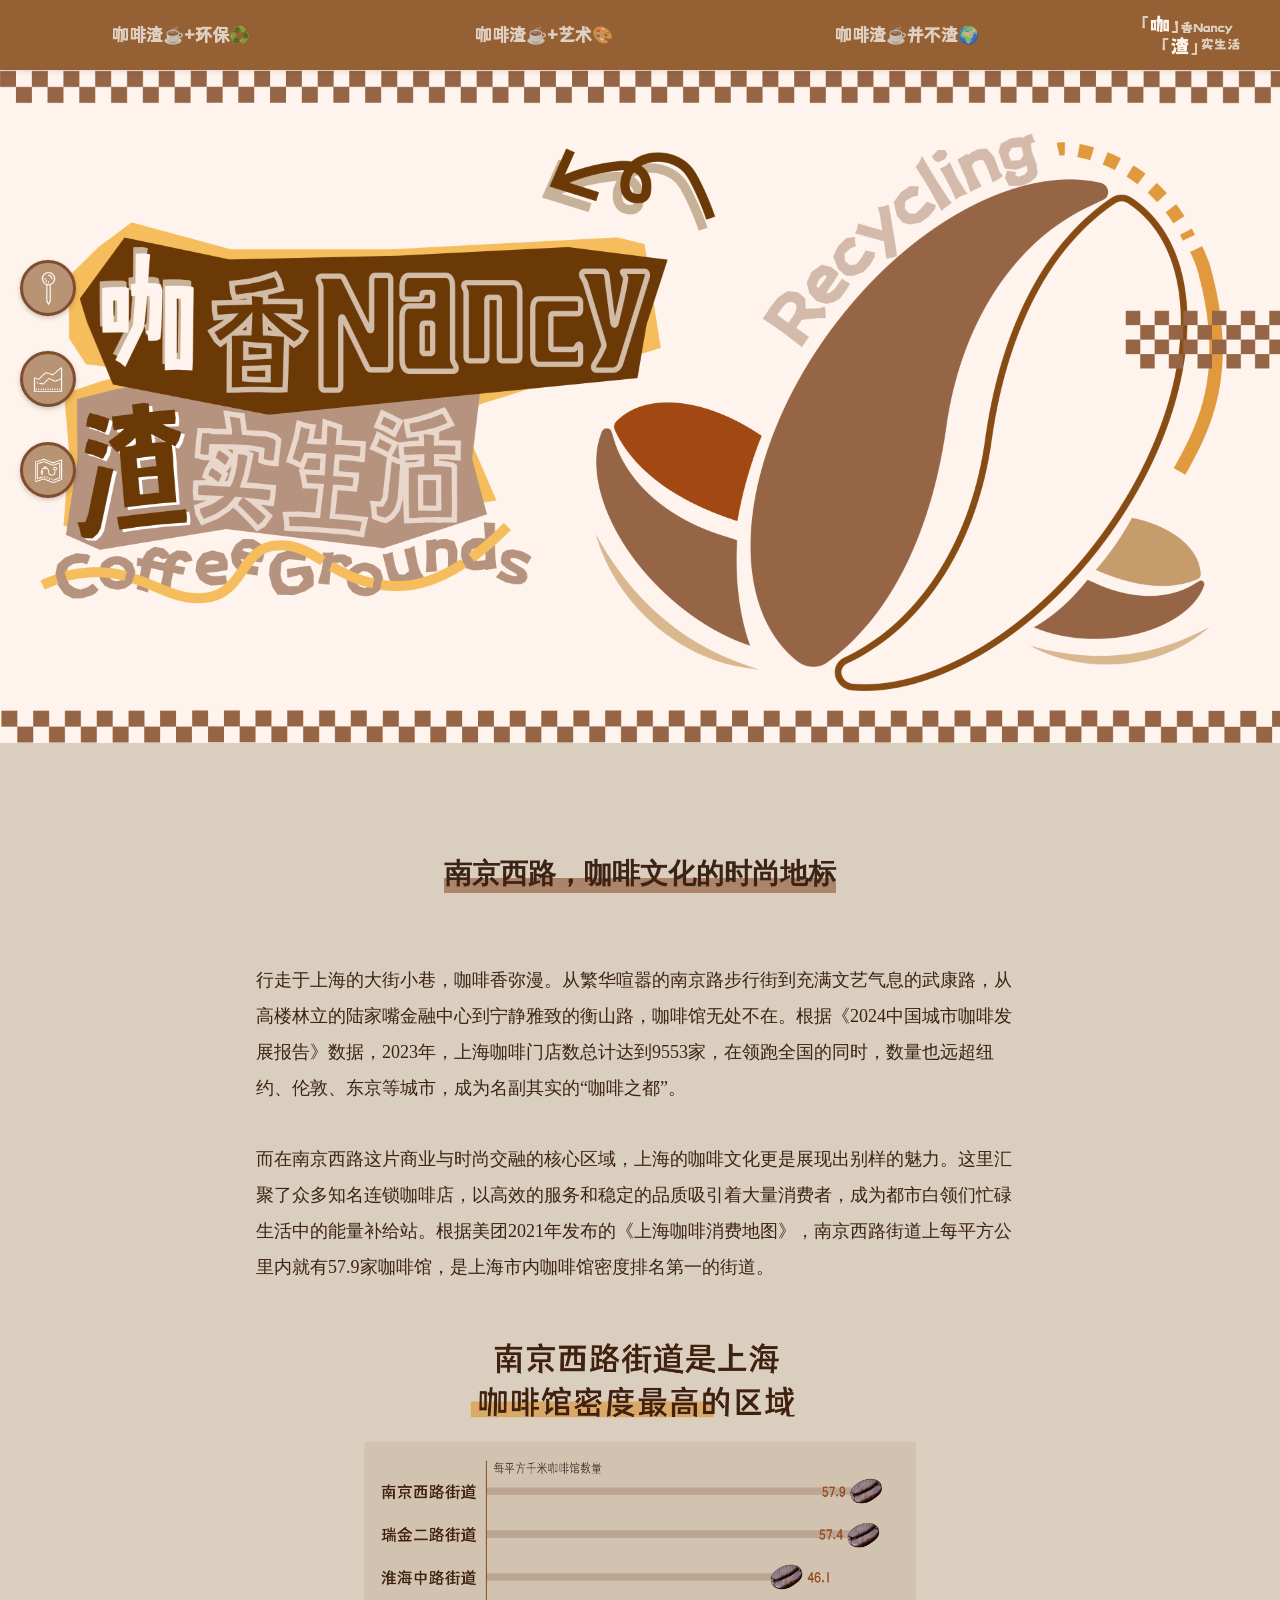
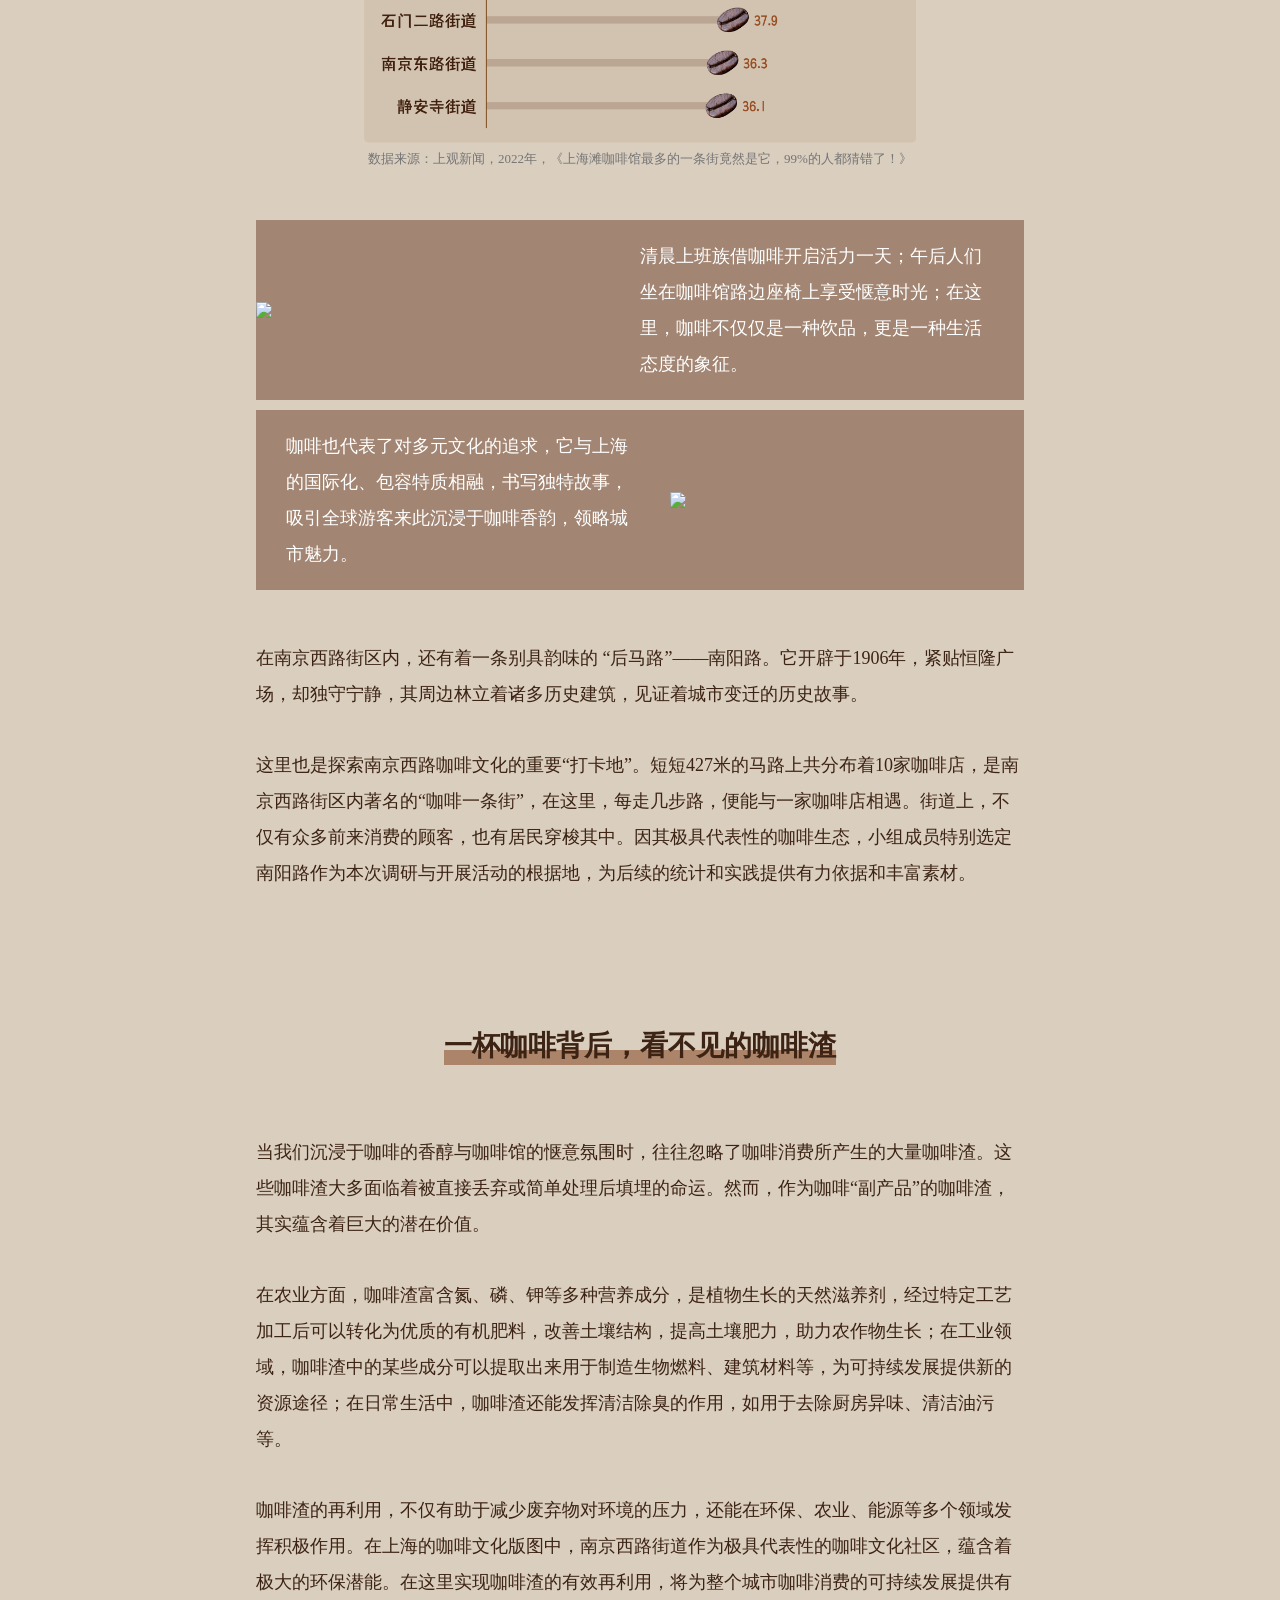
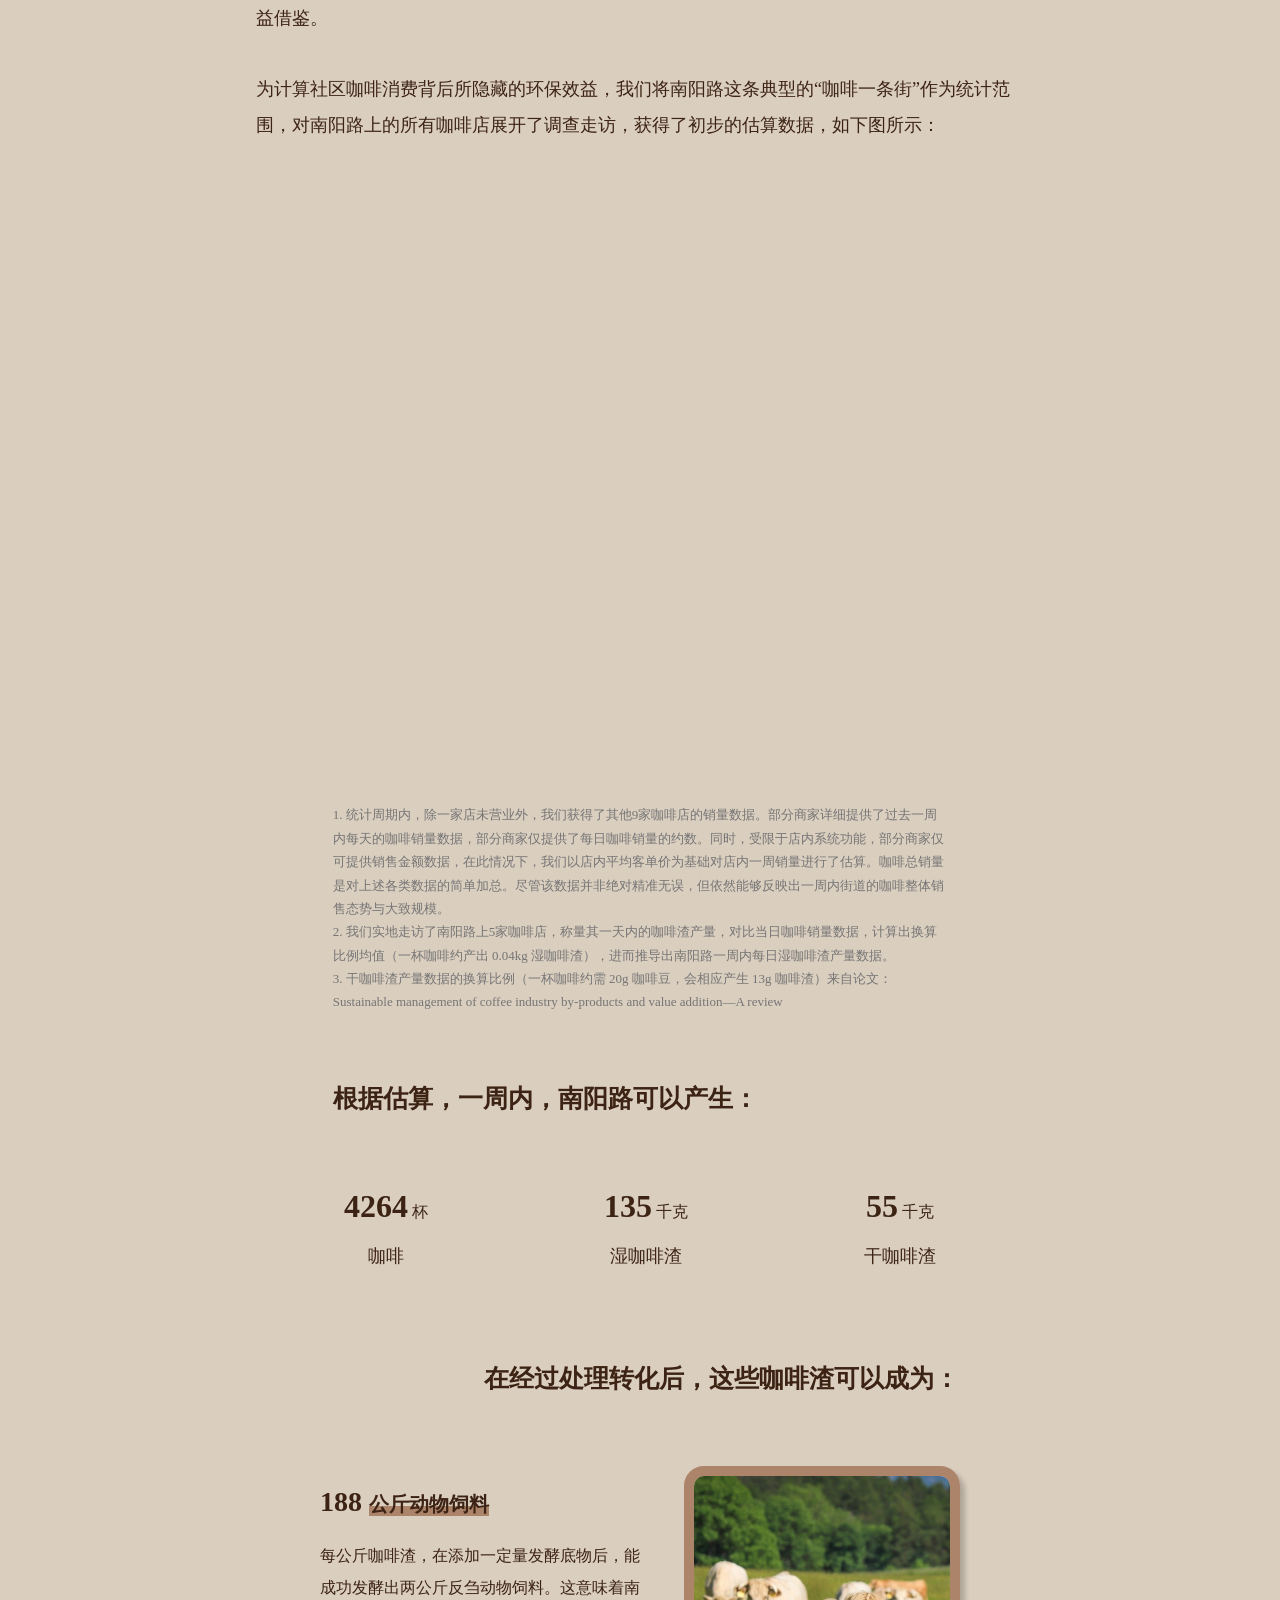
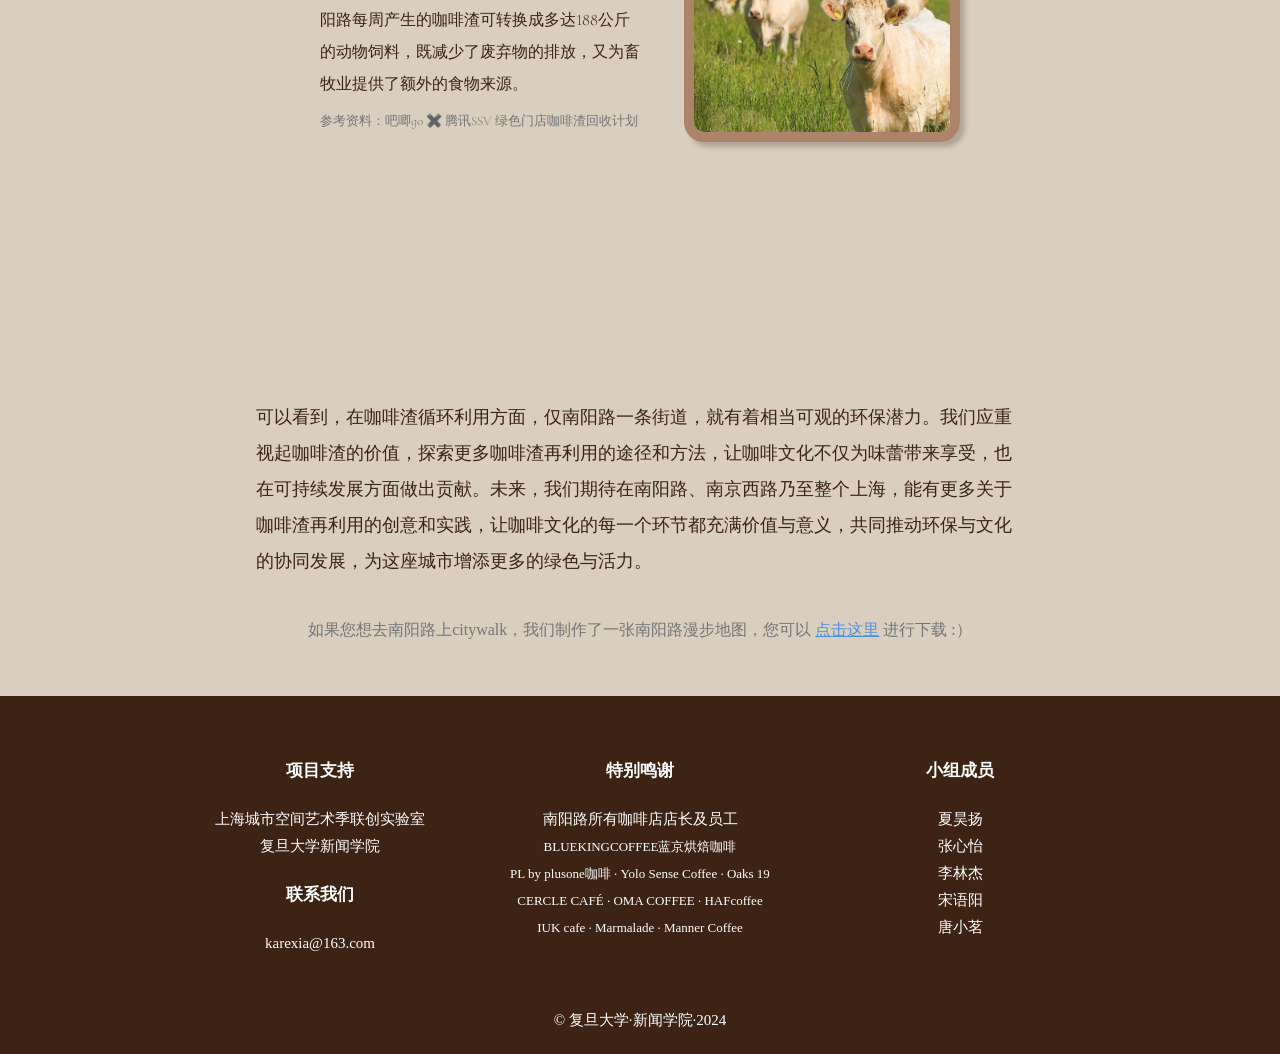
==== index.html @ 428c599c "nancywebsite" ====
<!DOCTYPE html>
<html lang="en">

<head>
    <meta charset="UTF-8">
    <meta http-equiv="X-UA-Compatible" content="IE=edge">
    <meta name="viewport" content="width=device-width, initial-scale=1.0">
    <link rel="shortcut icon" href="./images/icon.png">
    <title>「咖」香Nancy，「渣」实生活</title>
    <link rel=stylesheet href="./css/body.css">
    <link rel="stylesheet" href="https://cdnjs.cloudflare.com/ajax/libs/animate.css/4.1.1/animate.min.css">
    <script src="https://cdnjs.cloudflare.com/ajax/libs/wow/1.1.2/wow.min.js"></script>
    <script src="https://registry.npmmirror.com/echarts/5.5.1/files/dist/echarts.min.js"></script>
    <script src="./js/chart1.js"></script>
    <script src="https://cdn.jsdelivr.net.cn/npm/swiper@11/swiper-bundle.min.js"></script>
    <link rel="stylesheet" href="https://cdn.jsdelivr.net.cn/npm/swiper@11/swiper-bundle.min.css" />

</head>

<body>

    <nav class="navbar">

        <div id="nav-conbox">
            <div class="conli">
                <a href="./index.html" class="nav-link" data-short-text="咖啡渣☕️+环保♻️">
                    <span>南阳路咖啡渣环保效益计算</span>
                </a>
            </div>
            <div class="conli">
                <a href="./draw.html" class="nav-link" data-short-text="咖啡渣☕️+艺术🎨">
                    <span>南阳路咖啡渣沙画创作实践</span>
                </a>
            </div>
            <div class="conli">
                <a href="./usage.html" class="nav-link" data-short-text="咖啡渣☕️并不渣🌍">
                    <span>咖啡渣如何实现再循环利用</span>
                </a>
            </div>
        </div>

        <div id="nav-imgbox">
            <img src="./images/navbar.png" height=50px>
        </div>
    </nav>

    <div id="main-content">
        <!-- cover -->
        <div class="cover">
            <img class="top" src="./images/cover.png" width="100%" height="auto">
        </div>
        <!-- 报道引入页 -->
        <div class="part-index">
            <div id="section1-index">
                <br>
                <br>
                <p class="chaptitle">南京西路，咖啡文化的时尚地标</p>
                <div class="chap">
                    <p>行走于上海的大街小巷，咖啡香弥漫。从繁华喧嚣的南京路步行街到充满文艺气息的武康路，从高楼林立的陆家嘴金融中心到宁静雅致的衡山路，咖啡馆无处不在。根据《2024中国城市咖啡发展报告》数据，2023年，上海咖啡门店数总计达到9553家，在领跑全国的同时，数量也远超纽约、伦敦、东京等城市，成为名副其实的“咖啡之都”。
                    </p>

                    <p>而在南京西路这片商业与时尚交融的核心区域，上海的咖啡文化更是展现出别样的魅力。这里汇聚了众多知名连锁咖啡店，以高效的服务和稳定的品质吸引着大量消费者，成为都市白领们忙碌生活中的能量补给站。根据美团2021年发布的《上海咖啡消费地图》，南京西路街道上每平方公里内就有57.9家咖啡馆，是上海市内咖啡馆密度排名第一的街道。
                    </p>
                </div>

                <img src="./images/datachart1.png" width="80%">
                <p class="exinfos" style="text-align: center;">
                    数据来源：上观新闻，2022年，《上海滩咖啡馆最多的一条街竟然是它，99%的人都猜错了！》
                </p>

                <div id="flexbox" style="margin-top:50px;margin-bottom: 10px;"
                    class="wow animate__animated animate__fadeInUp" data-wow-duration="1.5s" data-wow-delay="0.5s">
                    <div class="imgtextflex">
                        <img src="./images/nancy2.png">
                        <p>清晨上班族借咖啡开启活力一天；午后人们坐在咖啡馆路边座椅上享受惬意时光；在这里，咖啡不仅仅是一种饮品，更是一种生活态度的象征。</p>
                    </div>
                </div>

                <div id="flexbox" style="margin-bottom:50px;margin-top: 10px;"
                    class="wow animate__animated animate__fadeInUp" data-wow-duration="1.5s" data-wow-delay="0.5s">
                    <div class="imgtextflex">
                        <p>咖啡也代表了对多元文化的追求，它与上海的国际化、包容特质相融，书写独特故事，吸引全球游客来此沉浸于咖啡香韵，领略城市魅力。</p>
                        <img src="./images/nancy1.PNG">
                    </div>
                </div>

                <div class="chap">

                    <p>在南京西路街区内，还有着一条别具韵味的 “后马路”——南阳路。它开辟于1906年，紧贴恒隆广场，却独守宁静，其周边林立着诸多历史建筑，见证着城市变迁的历史故事。</p>

                    <p>这里也是探索南京西路咖啡文化的重要“打卡地”。短短427米的马路上共分布着10家咖啡店，是南京西路街区内著名的“咖啡一条街”，在这里，每走几步路，便能与一家咖啡店相遇。街道上，不仅有众多前来消费的顾客，也有居民穿梭其中。因其极具代表性的咖啡生态，小组成员特别选定南阳路作为本次调研与开展活动的根据地，为后续的统计和实践提供有力依据和丰富素材。
                    </p>

                </div>
            </div>


            <div id="section2-index">
                <br>
                <br>
                <p class="chaptitle">一杯咖啡背后，看不见的咖啡渣</p>

                <div class="chap">
                    <p>当我们沉浸于咖啡的香醇与咖啡馆的惬意氛围时，往往忽略了咖啡消费所产生的大量咖啡渣。这些咖啡渣大多面临着被直接丢弃或简单处理后填埋的命运。然而，作为咖啡“副产品”的咖啡渣，其实蕴含着巨大的潜在价值。

                    <p>在农业方面，咖啡渣富含氮、磷、钾等多种营养成分，是植物生长的天然滋养剂，经过特定工艺加工后可以转化为优质的有机肥料，改善土壤结构，提高土壤肥力，助力农作物生长；在工业领域，咖啡渣中的某些成分可以提取出来用于制造生物燃料、建筑材料等，为可持续发展提供新的资源途径；在日常生活中，咖啡渣还能发挥清洁除臭的作用，如用于去除厨房异味、清洁油污等。
                    </p>

                    <p>咖啡渣的再利用，不仅有助于减少废弃物对环境的压力，还能在环保、农业、能源等多个领域发挥积极作用。在上海的咖啡文化版图中，南京西路街道作为极具代表性的咖啡文化社区，蕴含着极大的环保潜能。在这里实现咖啡渣的有效再利用，将为整个城市咖啡消费的可持续发展提供有益借鉴。
                    </p>

                    <p>为计算社区咖啡消费背后所隐藏的环保效益，我们将南阳路这条典型的“咖啡一条街”作为统计范围，对南阳路上的所有咖啡店展开了调查走访，获得了初步的估算数据，如下图所示：</p>

                </div>



                <div id="chart">

                </div>

                <p class="exinfos">
                    1.
                    统计周期内，除一家店未营业外，我们获得了其他9家咖啡店的销量数据。部分商家详细提供了过去一周内每天的咖啡销量数据，部分商家仅提供了每日咖啡销量的约数。同时，受限于店内系统功能，部分商家仅可提供销售金额数据，在此情况下，我们以店内平均客单价为基础对店内一周销量进行了估算。咖啡总销量是对上述各类数据的简单加总。尽管该数据并非绝对精准无误，但依然能够反映出一周内街道的咖啡整体销售态势与大致规模。<br>
                    2. 我们实地走访了南阳路上5家咖啡店，称量其一天内的咖啡渣产量，对比当日咖啡销量数据，计算出换算比例均值（一杯咖啡约产出 0.04kg
                    湿咖啡渣），进而推导出南阳路一周内每日湿咖啡渣产量数据。<br>
                    3. 干咖啡渣产量数据的换算比例（一杯咖啡约需 20g 咖啡豆，会相应产生 13g 咖啡渣）来自论文：Sustainable management of coffee industry
                    by-products and value addition—A review
                </p>

                <p class="my-element2 wow animate__animated animate__fadeIn" data-wow-duration="1.5s"
                    data-wow-delay="0.5s">根据估算，一周内，南阳路可以产生：</p>
                <div id="grownum">
                    <div class="my-element3 wow animate__animated animate__fadeInUp" data-wow-duration="1.5s"
                        data-wow-delay="0.5s">
                        <span class="number" data-target="7204">0</span>
                        <span>杯</span>
                        <p>咖啡</p>
                    </div>
                    <div class="my-element3 wow animate__animated animate__fadeInUp" data-wow-duration="1.5s"
                        data-wow-delay="0.7s">
                        <span class="number" data-target="229">0</span>
                        <span>千克</span>
                        <p>湿咖啡渣</p>
                    </div>
                    <div class="my-element3 wow animate__animated animate__fadeInUp" data-wow-duration="1.5s"
                        data-wow-delay="0.9s">
                        <span class="number" data-target="94">0</span>
                        <span>千克</span>
                        <p>干咖啡渣</p>
                    </div>
                </div>

                <p class="my-element4 wow animate__animated animate__fadeIn" data-wow-duration="1.5s"
                    data-wow-delay="1.5s">在经过处理转化后，这些咖啡渣可以成为：</p>
            </div>

            <div class="swiper wow animate__animated animate__fadeIn" data-wow-duration="1.5s" data-wow-delay="2s"">
                <div class=" swiper-wrapper">
                <div class="swiper-slide">
                    <div class="swiper-content">
                        <div class="swiper-text">
                            <p class="swipertitle"><span style="font-size:28px;">188 </span>公斤动物饲料</p>
                            <p>每公斤咖啡渣，在添加一定量发酵底物后，能成功发酵出两公斤反刍动物饲料。这意味着南阳路每周产生的咖啡渣可转换成多达188公斤的动物饲料，既减少了废弃物的排放，又为畜牧业提供了额外的食物来源。
                            </p>
                            <p style="font-size: 13px; color:#757575; line-height: 1.8;">参考资料：吧唧go ✖️ 腾讯SSV
                                绿色门店咖啡渣回收计划</p>
                        </div>
                        <div class="swiper-img">
                            <img src="./images/cow.jpg" width="80%">
                        </div>
                    </div>
                </div>
                <div class="swiper-slide">
                    <div class="swiper-content">
                        <div class="swiper-text">
                            <p class="swipertitle"><span style="font-size:28px">18.8 </span>升生物柴油</p>
                            <p>英国一项研究表明，通过“酯基转移”过程，将咖啡渣浸泡在有机溶剂中，便可提取出生物柴油，每10公斤咖啡渣可生产约2升的生物燃料。据此估算，南阳路每周产生的咖啡渣可生产约18.8升生物柴油。未来，咖啡生物柴油将有很大的潜力成为一种可持续发展的燃料来源，助力城市的绿色发展。
                            </p>
                            <p style="font-size: 13px; color:#757575; line-height: 1.8;">
                                参考资料：华凌.咖啡渣可用于制造生物柴油[N].科技日报,2014-06-19(001).</p>
                        </div>
                        <div class="swiper-img">
                            <img src="./images/bus.jpg" width="80%">
                        </div>
                    </div>
                </div>
                <div class="swiper-slide">
                    <div class="swiper-content">
                        <div class="swiper-text">
                            <p class="swipertitle"><span style="font-size:28px">37.6 </span>公斤活性炭</p>
                            <p>研究表明，经过炭化和化学活化处理，1公斤咖啡渣大约可以生产0.4公斤的活性炭。根据这个估算，南阳路每周产生的94公斤咖啡渣可以转化为约37.6公斤的活性炭。这种活性炭具有良好的吸附性能，可用于水质净化、空气过滤和土壤修复等领域，是环保产业中重要的低成本原材料来源。
                            </p>
                            <p style="font-size: 13px; color:#757575; line-height: 1.8;">参考资料：Thithai, V., Jin,
                                X., Ajaz Ahmed, M., & Choi, J. -W. (2021). Physicochemical Properties of
                                Activated Carbons Produced from Coffee Waste and Empty Fruit Bunch by Chemical
                                Activation Method. Energies, 14(11), 3002. </p>
                        </div>
                        <div class="swiper-img">
                            <img src="./images/huoxingtan.jpg" width="80%">
                        </div>
                    </div>
                </div>
            </div>
        </div>

        <div class="sectionadd chap">
            <p>可以看到，在咖啡渣循环利用方面，仅南阳路一条街道，就有着相当可观的环保潜力。我们应重视起咖啡渣的价值，探索更多咖啡渣再利用的途径和方法，让咖啡文化不仅为味蕾带来享受，也在可持续发展方面做出贡献。未来，我们期待在南阳路、南京西路乃至整个上海，能有更多关于咖啡渣再利用的创意和实践，让咖啡文化的每一个环节都充满价值与意义，共同推动环保与文化的协同发展，为这座城市增添更多的绿色与活力。
            </p>
        </div>



        <div id="section3-index">
            <p>如果您想去南阳路上citywalk，我们制作了一张南阳路漫步地图，您可以
                <a href="./images/map.png" download="南阳路漫步地图.png" style="color: #4a90e2; text-decoration: underline; cursor: pointer;">点击这里</a>
                进行下载 :）
            </p>
        </div>

    </div>
    <footer class="my-element1 wow animate__animated animate__fadeInLeft" data-wow-duration="1.5s"
        data-wow-delay="0.5s">
        <div class="footer-infos">
            <div class="footer-info" id="footer-info1">
                <h4>项目支持</h4>
                <p>上海城市空间艺术季联创实验室<br>复旦大学新闻学院</p>
                <h4>联系我们</h4>
                <p>karexia@163.com</p>
            </div>
            <div class="footer-info" id="footer-info2">
                <h4>特别鸣谢</h4>
                <p>南阳路所有咖啡店店长及员工<br>
                    <span id="coffeeshop">BLUEKINGCOFFEE蓝京烘焙咖啡<br>
                        PL by plusone咖啡 · Yolo Sense Coffee · Oaks 19<br>
                        CERCLE CAFÉ · OMA COFFEE · HAFcoffee<br>
                        IUK cafe · Marmalade · Manner Coffee</span>
                </p>
            </div>
            <div class="footer-info" id="footer-info3">
                <h4>小组成员</h4>
                <p id="stuname1">夏昊扬<br>张心怡<br>李林杰<br>宋语阳<br>唐小茗</p>
                <p id="stuname2">夏昊扬&nbsp&nbsp&nbsp&nbsp&nbsp张心怡&nbsp&nbsp&nbsp&nbsp&nbsp李林杰
                    <br>宋语阳&nbsp&nbsp&nbsp&nbsp&nbsp唐小茗
                </p>
            </div>
        </div>
        <p style="text-align: center;">&copy 复旦大学·新闻学院·2024</p>
    </footer>
    </div>

    <div id="left-nav">
        <div class="nav-icon" id="nav-icon1">
            <a href="#section1-index">
                <div class="leftnav-img">
                    <img src="./images/icon1.png" width="70%">
                </div>
            </a>
            <div class="leftnav-text"><span>南京西路简介</span></div>
        </div>
        <div class="nav-icon" id="nav-icon1">
            <a href="#section2-index">
                <div class="leftnav-img">
                    <img src="./images/icon3.png" width="60%">
                </div>
            </a>
            <div class="leftnav-text"><span>咖啡渣产量数据</span></div>
        </div>
        <div class="nav-icon" id="nav-icon1">
            <a href="#section3-index">
                <div class="leftnav-img">
                    <img src="./images/icon2.png" width="60%">
                </div>
            </a>
            <div class="leftnav-text"><span>南阳路漫步地图</span></div>
        </div>
    </div>


    <script>
        new WOW().init();
    </script>


    <script>
        document.querySelectorAll('.nav-icon').forEach(icon => {
            icon.addEventListener('mouseenter', function () {
                const text = this.querySelector('.leftnav-text');
                text.style.left = '45px';

                text.style.opacity = '1';
            });

            icon.addEventListener('mouseleave', function () {
                const text = this.querySelector('.leftnav-text');
                text.style.left = '-10px';
                text.style.opacity = '0';
            });
        });
    </script>

    <script>
        document.addEventListener('DOMContentLoaded', () => {
            const numbers = document.querySelectorAll('.number');
            const options = {
                root: null,
                rootMargin: '0px',
                threshold: 0.1
            };

            const callback = (entries, observer) => {
                entries.forEach(entry => {
                    if (entry.isIntersecting) {
                        const target = entry.target;
                        const endValue = parseInt(target.getAttribute('data-target'));
                        let startValue = 0;
                        const duration = 1000; // 动画持续时间，单位毫秒
                        const increment = endValue / (duration / 16); // 每帧增加的值

                        const updateNumber = () => {
                            startValue += increment;
                            if (startValue < endValue) {
                                target.textContent = Math.floor(startValue);
                                requestAnimationFrame(updateNumber);
                            } else {
                                target.textContent = endValue;
                            }
                        };

                        updateNumber();
                        observer.unobserve(target);
                    }
                });
            };

            const observer = new IntersectionObserver(callback, options);
            numbers.forEach(number => observer.observe(number));
        });
    </script>

    <script>
        const swiper = new Swiper('.swiper', {
            // Optional parameters
            direction: 'vertical',
            loop: false,
            speed: 1500,
            mousewheel: {
                releaseOnEdges: true,
                sensitivity: 0.5,
                thresholdDelta: 15,
            },
            slidesPerView: 1,
            allowTouchMove: true,
        });
    </script>



</body>

</html>
---- css/body.css ----
html {
    line-height: 2.0;
    -webkit-text-size-adjust: 100%;
}

body {
    margin: 0;
    padding: 0;
    width: 100vw;
    overflow-x: hidden;
    background-color: #dacebf;
}

/* navbar-css */
.navbar {
    position: fixed;
    top: 0;
    left: 0;
    right: 0;
    width: 100%;
    height:70px;
    box-sizing: border-box;
    background-color:#956134;
    box-shadow: 0 2px 5px rgba(0, 0, 0, 0.1);
    z-index: 1000;
    display: flex;
    justify-self: center;
    align-items: center;
}

#nav-imgbox{
    width:15%;
    height: 70px;
    padding: 5px 10px 5px 25px;
    box-sizing: border-box;
    z-index:5000;
    display: flex;
    justify-content: center;
    align-items: center;
}

#nav-conbox{
    width:85%;
    box-sizing: border-box;
    display: flex;
    justify-content: center;
    align-items: center;
    height:70px;
}

.conli {
    flex:1;
    list-style: none;
    margin: 0 20px;
    padding: 15px 60px;
    text-align: center;
    display: flex;
    justify-content: center;
    align-items: center;
    transition: 0.5s;
    height:70px;
    box-sizing: border-box;
    background-color:#956134;
}

.nav-link {
    text-decoration: none;
    opacity: 0.7;
    color: #ffffff;
    font-weight: 1000;
    font-family: 'canger';
    font-size: 17px;
    position: relative;
}

.nav-link::after {
    content: '';
    position: absolute;
    height: 2px;
    bottom: -4px;
    left: 50%;
    background-color: #ffffff;
    transform: translateX(-50%);
}

.conli:hover .nav-link {
    color:#ffffff;
    opacity: 1;
}

.conli:hover{
    background-color: #5e493c;
}


/* leftnavbar-css */
#left-nav {
    position: fixed;
    left: 20px;
    top: 250px;
    display: flex;
    flex-direction: column;
    justify-content: left;
    gap: 15px;
    z-index: 1000;
}

.nav-icon {
    display: flex;
    position: relative;
    align-items: center;
    margin: 10px 0;
    cursor: pointer;
}

.leftnav-img {
    width: 50px;
    height: 50px;
    border-radius: 50%;
    cursor: pointer;
    background-color: #b89475;
    box-shadow: 0 2px 5px rgba(0, 0, 0, 0.2);
    justify-content: center;
    align-items: center;
    display: flex;
    position: relative;
    z-index: 2;
    border:#804d2d solid 3px;
}

.leftnav-text {
    height: 40px;
    background-color: rgba(154, 120, 91, 0.8);
    color: #ffffff;
    box-shadow: 0 2px 5px rgba(0, 0, 0, 0.2);
    padding: 0 20px;
    position: absolute;
    opacity: 0;
    transition: all 0.3s ease;
    display: flex;
    align-items: center;
    white-space: nowrap;
    z-index: 1;
    font-family: 'canger';
    font-size: 15px;
    font-weight:bold;
}



/* footer-css */
.my-element1 {
    background-color: #3c2313;
    margin:0;
    color:#ffffff;
    padding:40px 0 20px 0;
    text-align: center;
    width:100%;
}

h4{
    font-size:17px;
    margin:18px 0;
    font-weight: bold;
    font-family: 'siyuanhei';
}

.footer-infos{
    display:flex;
    justify-content: center;
    margin-bottom:50px;
}

.footer-info{
    width:25%;
}

footer p{
    margin:0;
    font-family: 'pingfang';
    font-size:15px;
    line-height: 1.8;
}

#coffeeshop{
    font-family: 'siyuanhei';
    font-size: 13px;   
}




/* 正文内容css */
#main-content{
    width:100%;
    position: relative;
    top:70px
}

.part{
    color:#3c2313;
    width:60%;
    margin:0 auto;
}


.part-index{
    color:#3c2313;
}





#grownum {
    display: flex;
    justify-content: space-around;
    margin: 0 0 30px 0 ;
    padding:20px 0;
    text-align: center;
    color:#3c2313;
    font-family: 'zhengwen';

}

.number {
    font-size: 2em;
    font-weight: bold;
}

#chart{
    width:90%;
    height:600px;
    margin:60px auto 0 auto;
    display: block;
}


.my-element2{
    text-align: left;
    font-size:25px;
    font-family: 'zhengwen';
    margin:60px auto 30px auto;
    font-weight: bold;
    width:80%;
}

.my-element4{
    text-align: right;
    font-size:25px;
    font-family: 'zhengwen';
    margin:60px auto 60px auto;
    font-weight: bold;
    width:83%;
}

#grownum p{
    margin:0;
    padding:0;
    font-size:18px;
    font-family: 'zhengwen';

}

.exinfos{
    width:80%;
    margin:0 auto;
    font-size: 13px;
    color:#757575;
    line-height: 1.8;
}

.ways{
    background-color: #956134;
    width:80%;
    margin:0 auto;
    color:white;
}

.swiper {
    width: 100%;
    height: 500px;
    overflow:hidden;
  }

.swiper-slide{
    width:100%;
}
.swiper-content{
    width:50%;
    margin: 0 auto; 
    display: flex;
    justify-content: center;
    align-items: center;
}
.swiper-text{
    flex:1;
    line-height: 2.0;
    font-family: 'cormo';
}
.swiper-text p{
    margin:10px auto;
}
.swiper-img{
    flex:1;
    display: flex;
    align-items: center;
    justify-content: flex-end;
}

.swiper-img img{
    border:#ac846a 10px solid;
    border-radius:20px;
    box-shadow: 5px 5px 5px rgba(0,0,0,.2);
}

.swiper-button-next, .swiper-button-prev {
    display: none; 
}

.swipertitle{
    font-size:20px;
    font-weight:bold;
    text-decoration: underline;
    text-decoration-thickness: 10px;
    text-decoration-color: #ac846a;
    text-underline-offset: -5px;
    font-family: 'noto';
}

#section1-index{
    margin-top:10px;
    width:60%;
    margin: 0 auto;
}

.chap p{
    margin:35px 0 35px 0;
    font-family: 'zhengwen';
    font-size:18px;
}

#section1-index img{
    margin:0 auto;
    display:block;
}

.chaptitle{
    font-size:28px;
    font-weight: bold;
    text-align: center;
    display: block;
    margin-bottom:60px;
    font-family: 'zhengwen';
    text-decoration: underline;
    text-decoration-thickness: 15px;
    text-decoration-color: #ac846a;
    text-underline-offset: -5px;

}

.imgtextflex{
    display:flex;
    align-items: center;

}

.imgtextflex img{
    width:50%;
    margin:0 10px
}

.imgtextflex p{
    width:50%;
    padding: 0 30px;
    font-family: 'zhengwen';
    font-size:18px;
    color:#ffffff;
}

#flexbox{
    background-color: #a28572;
    margin:30px auto;

}

#section2-index,.sectionadd{
    margin-top:10px;
    width:60%;
    margin: 0 auto;
}

#section3-index{
    margin-top:10px;
    width:60%;
    margin: 0 auto 50px auto;
    color:#757575;
    font-family: 'zhengwen';
    text-align: center;
    font-size:16px;
}


/* 添加媒体查询 */
@media screen and (min-width: 990px) {
    .conli .nav-link {
        white-space: nowrap;
        display: inline-block;
        position: relative;
        width: auto;
    }
    
    .conli .nav-link::before,
    .conli .nav-link span {
        transition: opacity 0.5s ease;
    }
    
    .conli .nav-link::before {
        content: attr(data-short-text);
        opacity: 1;
    }
    
    .conli .nav-link span {
        position: absolute;
        left: 50%;
        transform: translateX(-50%);
        opacity: 0;
        white-space: nowrap;
    }
    
    .conli .nav-link::after {
        content: '';
        position: absolute;
        height: 2px;
        bottom: -4px;
        left: 50%;
        background-color: #ffffff;
        transition: all 0.5s ease-out;
        width: 0;
        transform: translateX(-50%);
    }
    
    .conli:hover {
        .nav-link::before { opacity: 0; }
        .nav-link span { opacity: 1; }
        .nav-link::after { width: calc(100% + 40px); }
    }
}

@media screen and (max-width: 989px) {
    .conli { padding: 15px 20px; }
    
    #nav-imgbox {
        width: 15%;
        margin-right: 60px;
    }
    
    #nav-conbox { width: 85%; }
    
    .conli .nav-link::before { content: "♻️"; }
    .conli:nth-child(2) .nav-link::before { content: "🎨"; }
    .conli:nth-child(3) .nav-link::before { content: "🌍"; }
    .conli .nav-link span { display: none; }
}

/* footer媒体查询 */
@media screen and (max-width: 600px) {
    .footer-infos{
        display:block;
    }
    .footer-info{
        width:100%;
    }
    #stuname1{
        display: none;
    }
    #left-nav{
        display: none;
    }
    #section1-index,#section2-index{
        width:80%;
    }
    .swiper-content{
        width:80%;
    }

}

@media screen and (min-width: 600px) {
    #stuname2{
        display: none;
    }

}

/* font-family */
@font-face {
    font-family: 'cormo';
    src: url('../fonts/CormorantInfant-Light.ttf') format('truetype')
}

@font-face {
    font-family: 'noto';
    src: url('../fonts/NotoSerifSC-VariableFont_wght.ttf') format('truetype')
}

@font-face {
    font-family: 'siyuanhei';
    src: url('../fonts/NotoSansCJK-Light-3.otf') format('truetype')
}
@font-face {
    font-family: 'canger';
    src: url('../fonts/canger.ttf') format('truetype')
}
@font-face{
    font-family: 'zhengwen';
    src: url('../fonts/zhengwen.otf')
}
@font-face{
    font-family: 'pingfang';
    src: url('../fonts/PingFang.ttc')
}
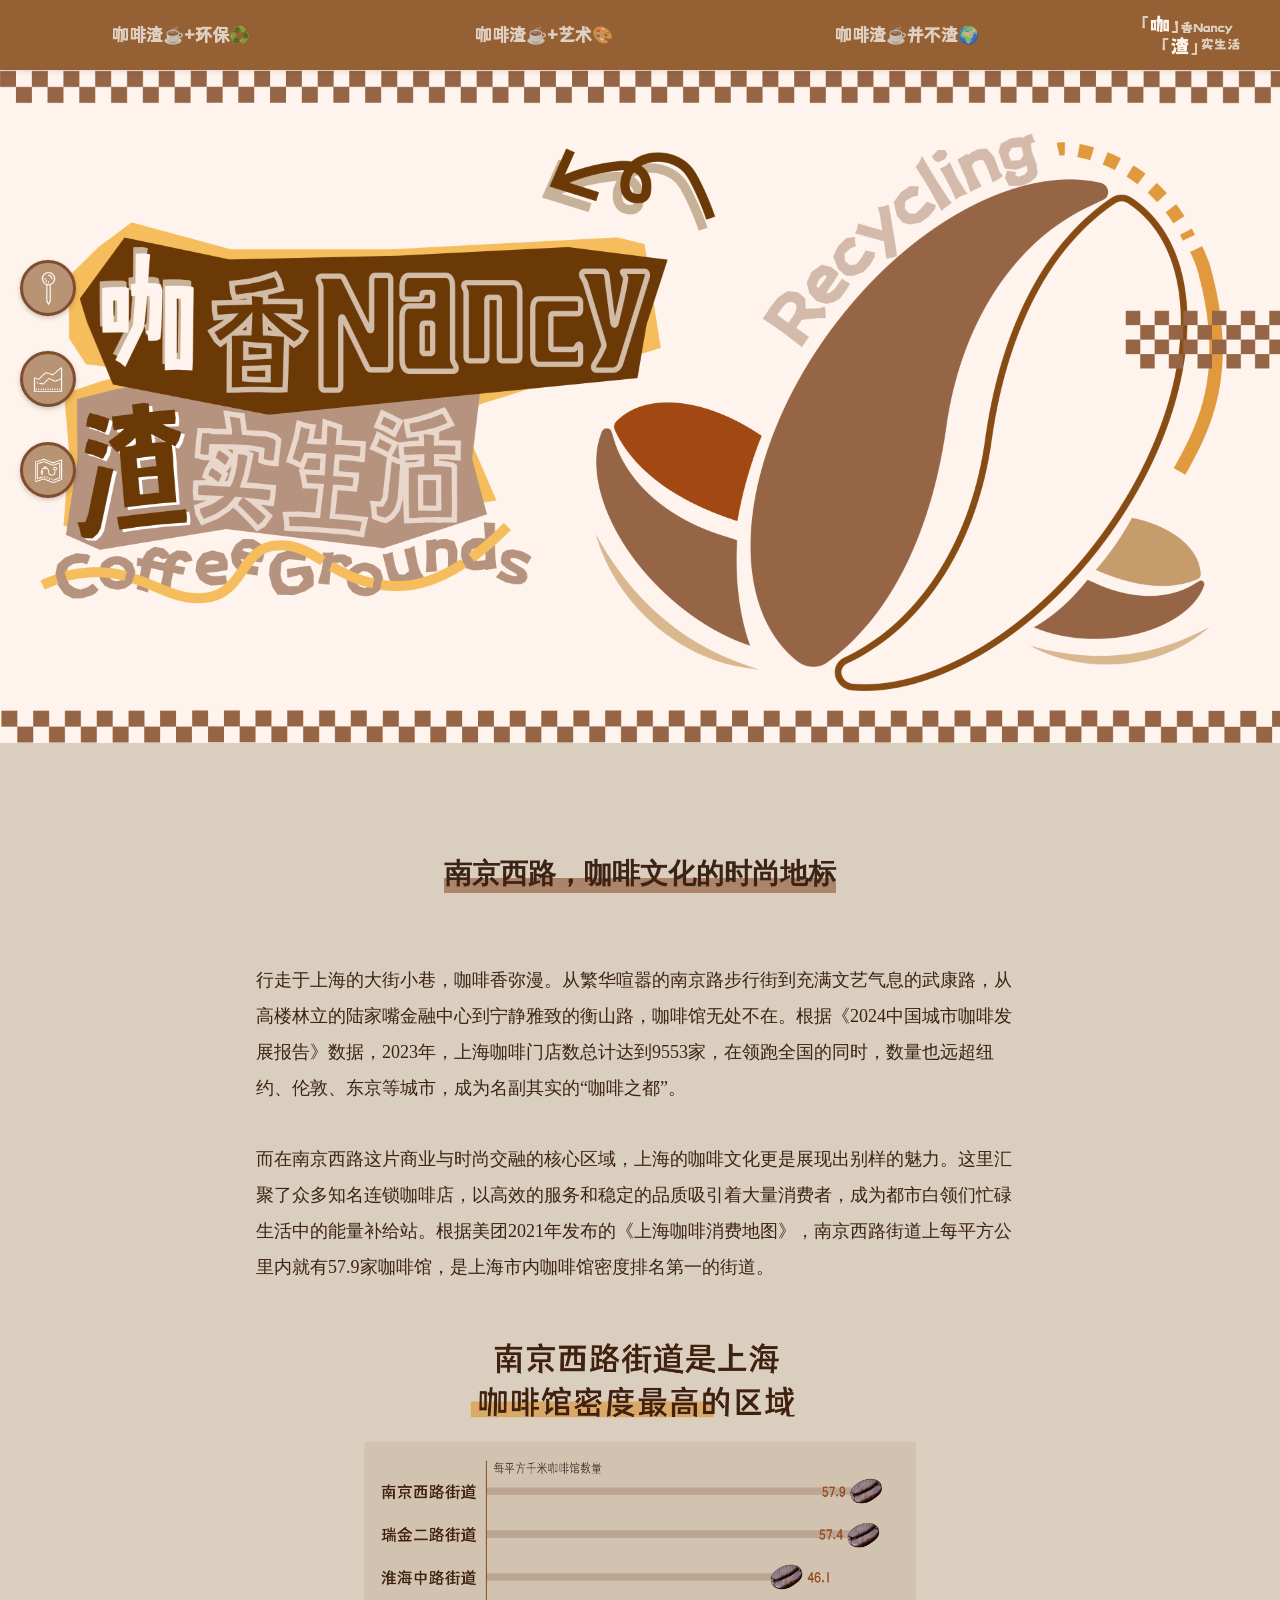
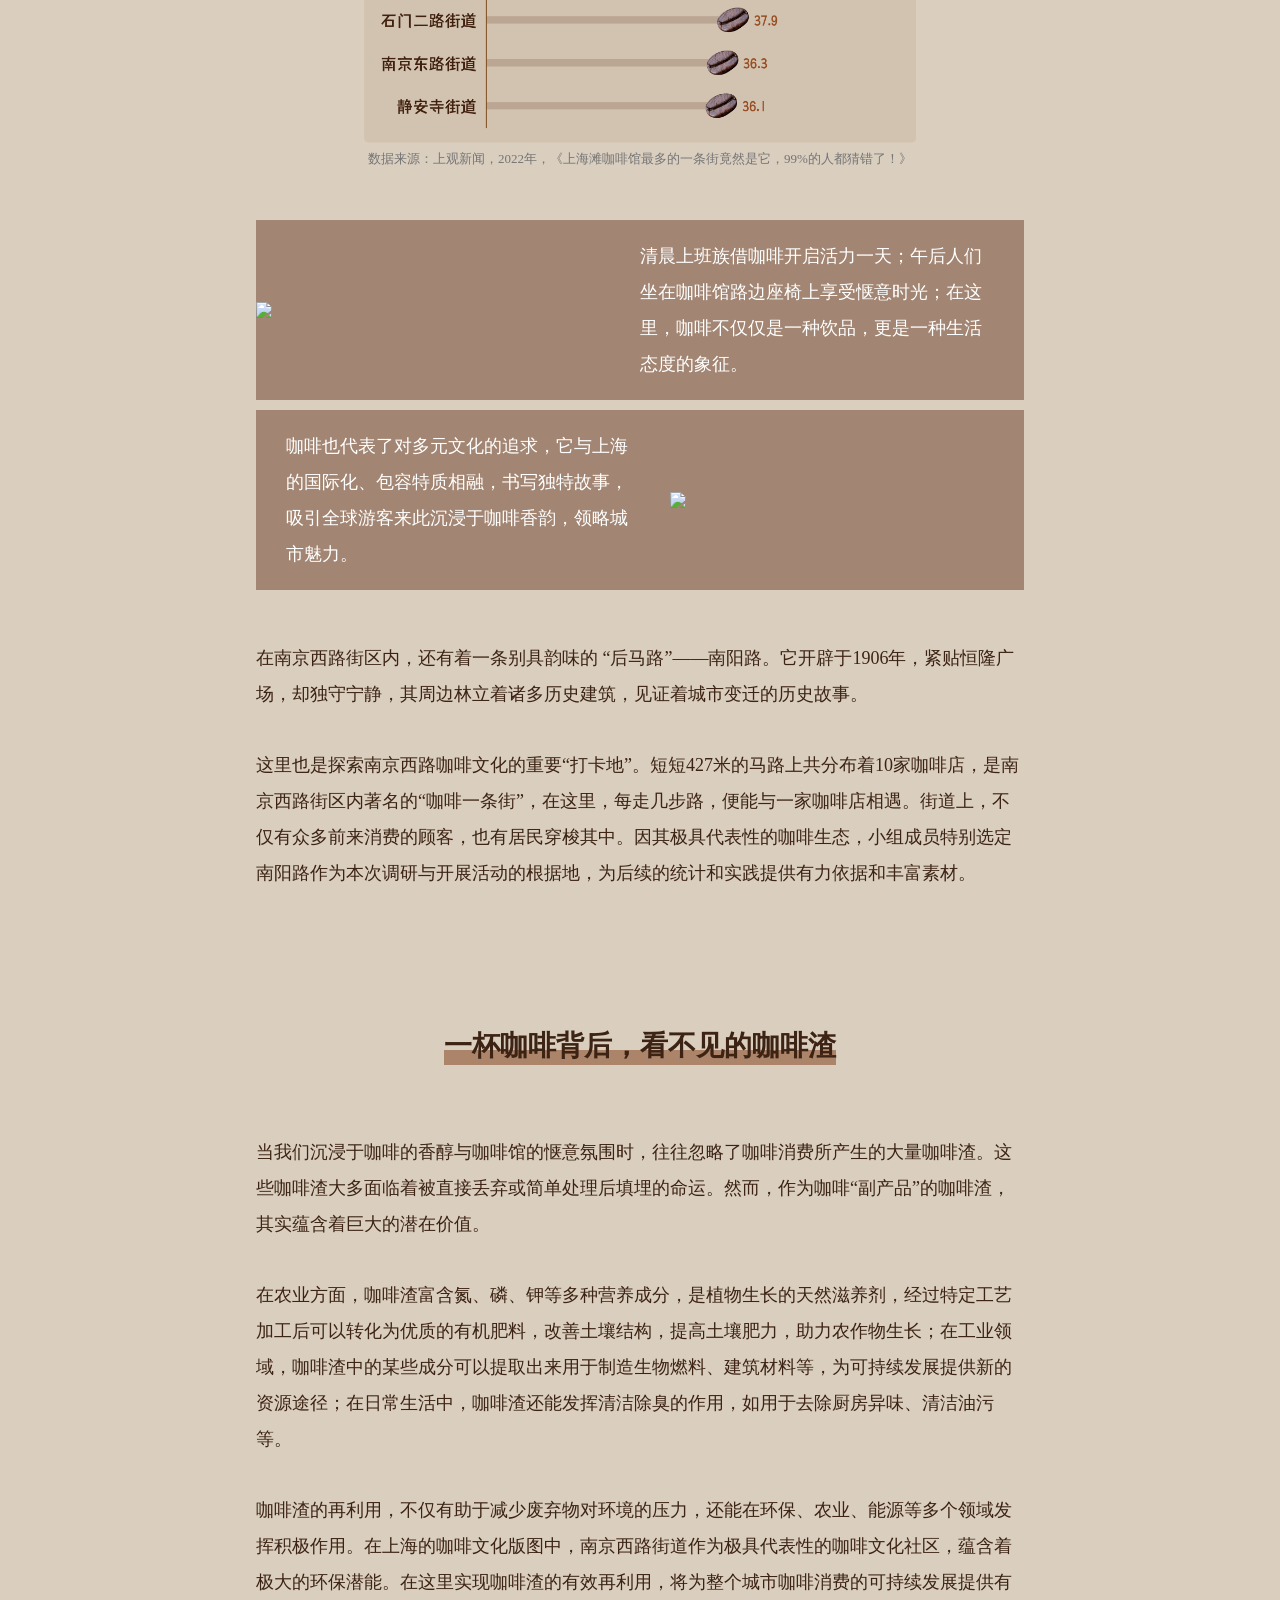
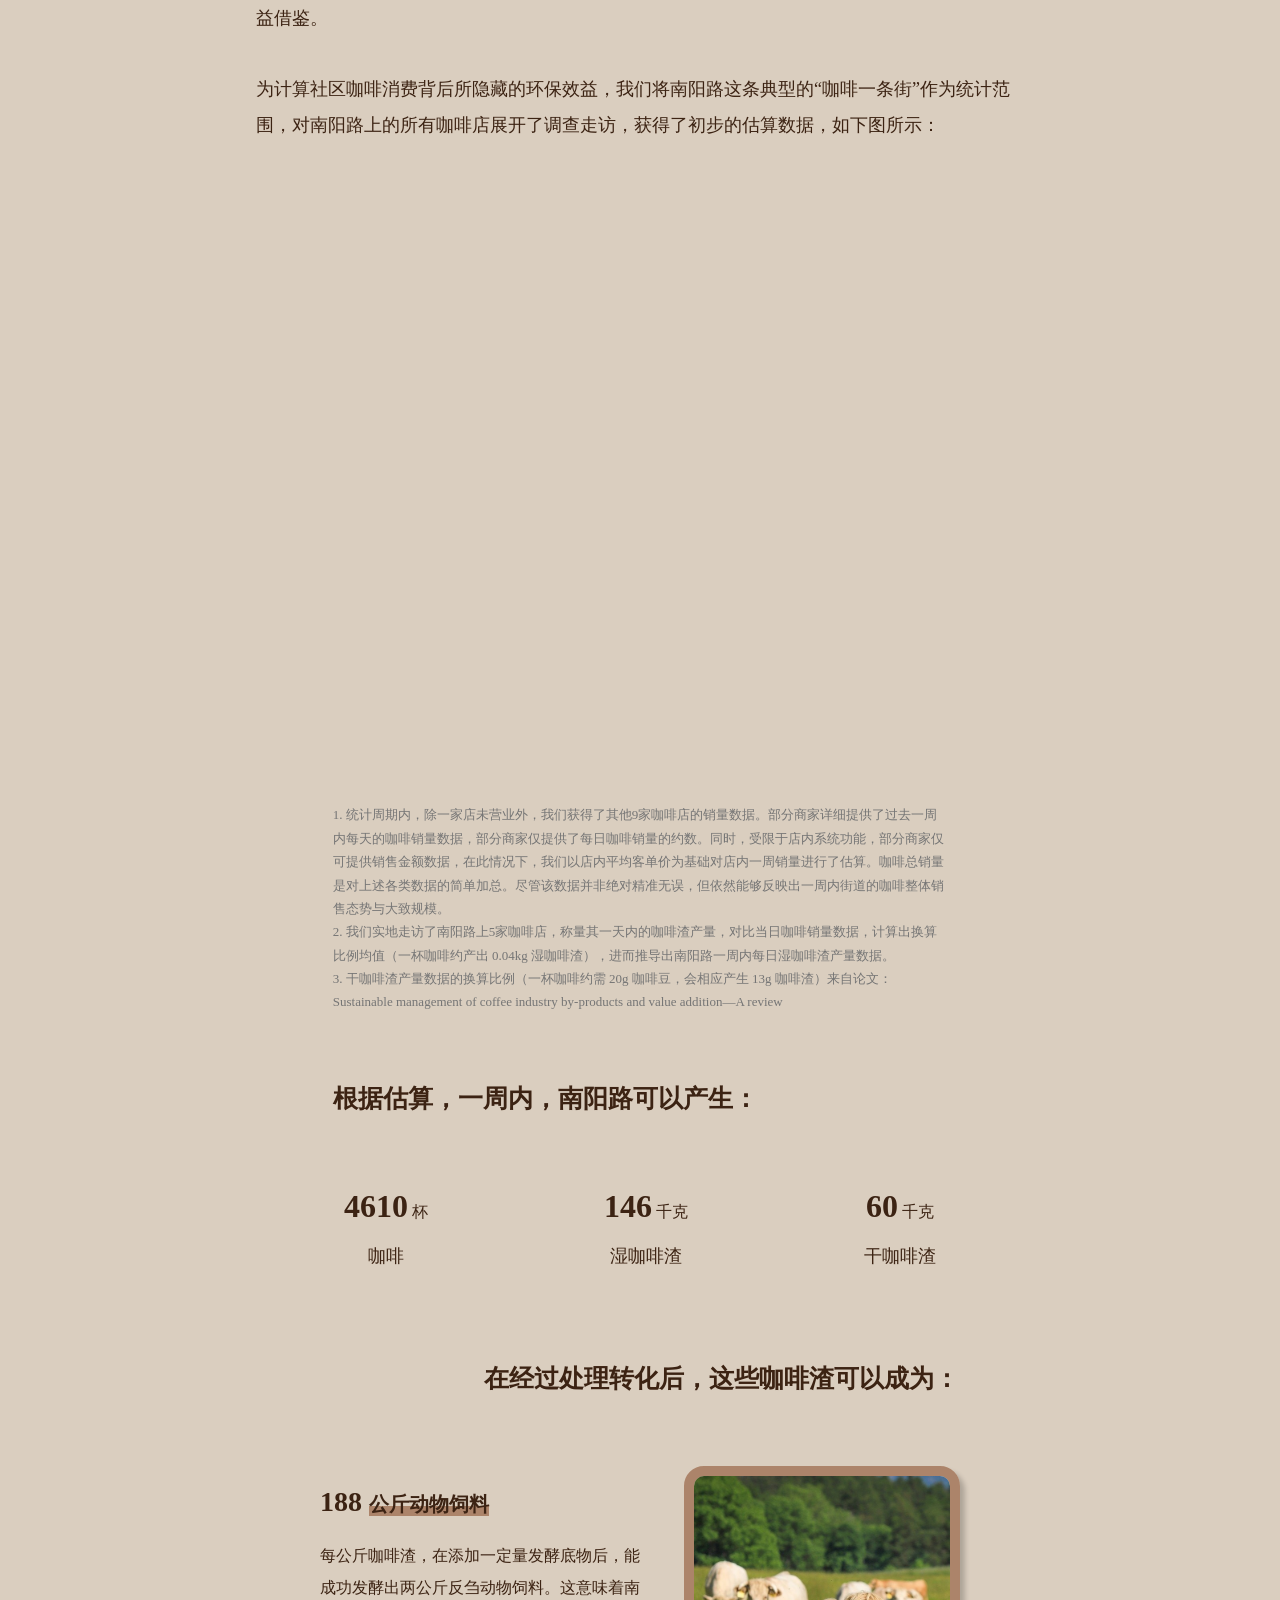
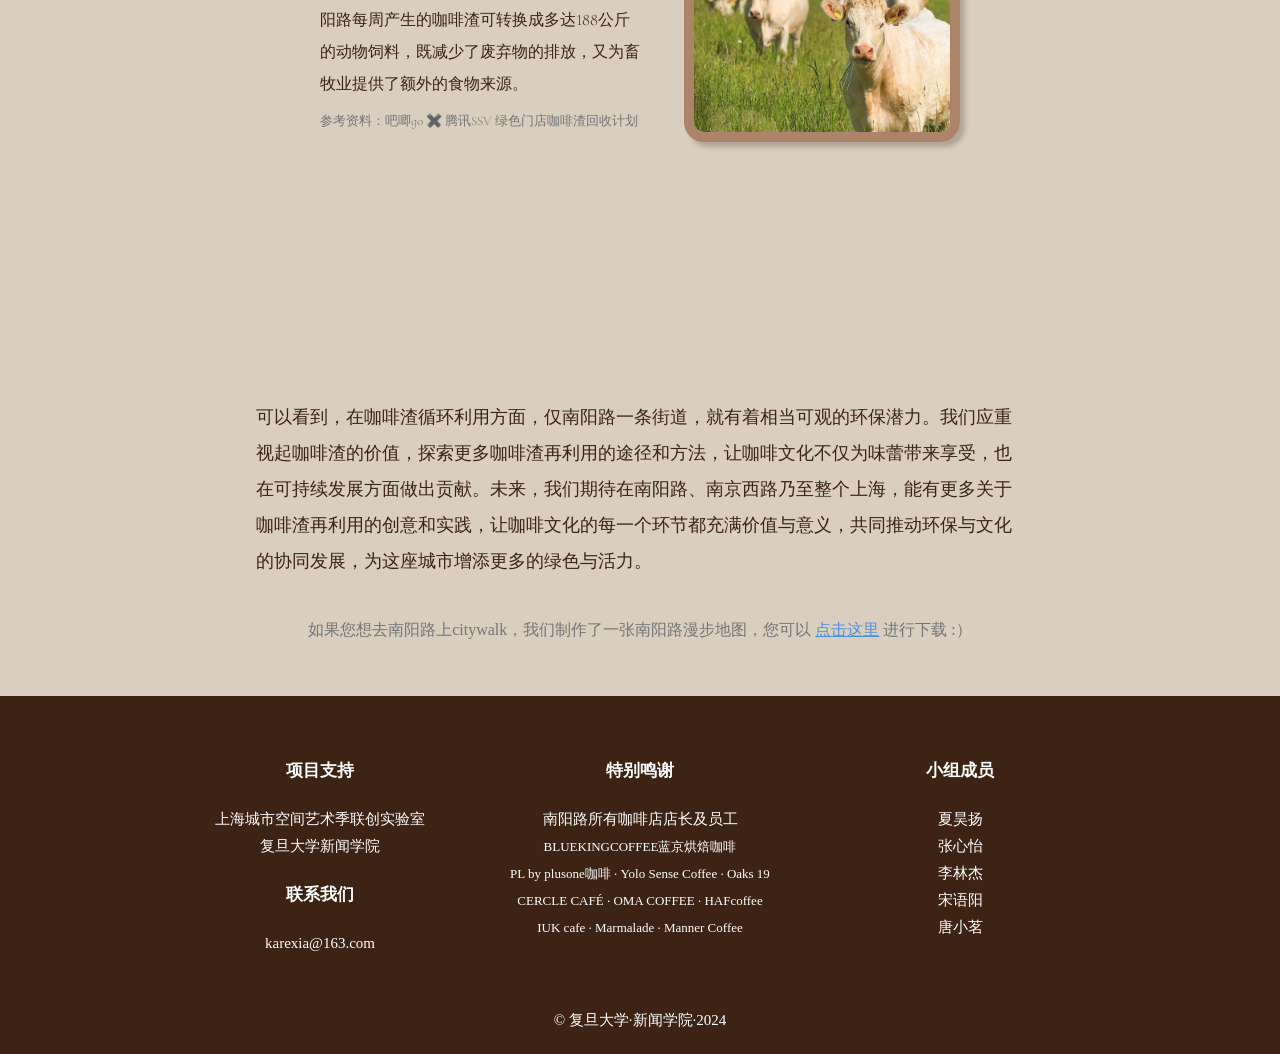
==== commit e6991f05: "Update index.html" ====
--- a/index.html
+++ b/index.html
@@ -80,7 +80,7 @@
                     class="wow animate__animated animate__fadeInUp" data-wow-duration="1.5s" data-wow-delay="0.5s">
                     <div class="imgtextflex">
                         <p>咖啡也代表了对多元文化的追求，它与上海的国际化、包容特质相融，书写独特故事，吸引全球游客来此沉浸于咖啡香韵，领略城市魅力。</p>
-                        <img src="./images/nancy1.PNG">
+                        <img src="./images/nancy1.png">
                     </div>
                 </div>
 
@@ -358,4 +358,4 @@
 
 </body>
 
-</html>+</html>
